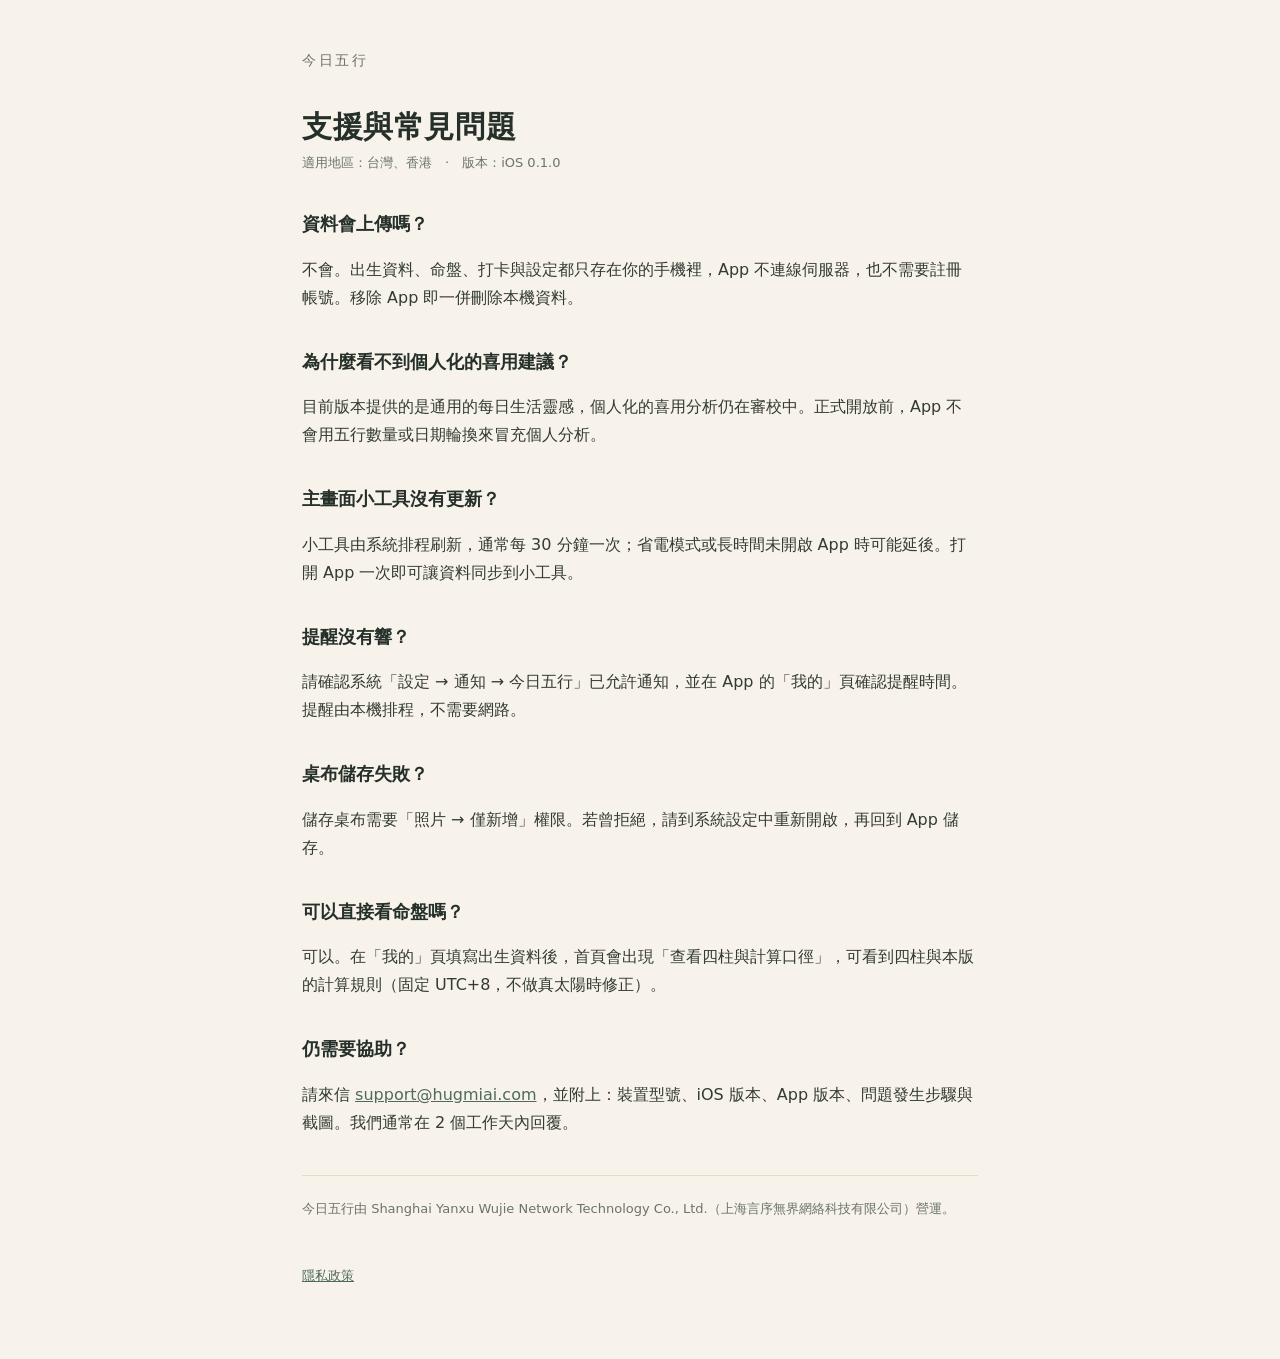
==== support.html @ 8f31bf6f "Add 今日五行 privacy and support pages" ====
<!doctype html>
<html lang="zh-Hant">
<head>
<meta charset="utf-8" />
<meta name="viewport" content="width=device-width, initial-scale=1" />
<title>今日五行 · 支援</title>
<link rel="stylesheet" href="./style.css" />
</head>
<body>
<main>
  <p class="brand"><a href="./index.html">今日五行</a></p>
  <h1>支援與常見問題</h1>
  <p class="meta">適用地區：台灣、香港　·　版本：iOS 0.1.0</p>

  <h2>資料會上傳嗎？</h2>
  <p>不會。出生資料、命盤、打卡與設定都只存在你的手機裡，App 不連線伺服器，也不需要註冊帳號。移除 App 即一併刪除本機資料。</p>

  <h2>為什麼看不到個人化的喜用建議？</h2>
  <p>目前版本提供的是通用的每日生活靈感，個人化的喜用分析仍在審校中。正式開放前，App 不會用五行數量或日期輪換來冒充個人分析。</p>

  <h2>主畫面小工具沒有更新？</h2>
  <p>小工具由系統排程刷新，通常每 30 分鐘一次；省電模式或長時間未開啟 App 時可能延後。打開 App 一次即可讓資料同步到小工具。</p>

  <h2>提醒沒有響？</h2>
  <p>請確認系統「設定 → 通知 → 今日五行」已允許通知，並在 App 的「我的」頁確認提醒時間。提醒由本機排程，不需要網路。</p>

  <h2>桌布儲存失敗？</h2>
  <p>儲存桌布需要「照片 → 僅新增」權限。若曾拒絕，請到系統設定中重新開啟，再回到 App 儲存。</p>

  <h2>可以直接看命盤嗎？</h2>
  <p>可以。在「我的」頁填寫出生資料後，首頁會出現「查看四柱與計算口徑」，可看到四柱與本版的計算規則（固定 UTC+8，不做真太陽時修正）。</p>

  <h2>仍需要協助？</h2>
  <p>請來信 <a href="mailto:support@hugmiai.com">support@hugmiai.com</a>，並附上：裝置型號、iOS 版本、App 版本、問題發生步驟與截圖。我們通常在 2 個工作天內回覆。</p>

  <hr />
  <p class="meta">今日五行由 Shanghai Yanxu Wujie Network Technology Co., Ltd.（上海言序無界網絡科技有限公司）營運。</p>
  <footer>
    <a href="./privacy.html">隱私政策</a>
  </footer>
</main>
</body>
</html>
---- style.css ----
:root{--paper:#f7f3ea;--ink:#26302a;--muted:#6b736c;--green:#4f6b57;--line:#e2dccd}
*{box-sizing:border-box}
body{margin:0;background:var(--paper);color:var(--ink);font:16px/1.75 -apple-system,"PingFang TC","Noto Sans TC",system-ui,sans-serif}
main{max-width:720px;margin:0 auto;padding:48px 22px 72px}
.brand{margin:0 0 34px;font-size:14px;letter-spacing:.18em;color:var(--muted)}
.brand a{color:var(--muted);text-decoration:none}
h1{font-size:30px;line-height:1.3;margin:0 0 6px;letter-spacing:.02em}
h2{font-size:18px;margin:34px 0 8px}
p,li{color:#333b34}
.meta{color:var(--muted);font-size:13px;margin:0 0 26px}
a{color:var(--green)}
ul{padding-left:1.15em}
li{margin:6px 0}
hr{border:0;border-top:1px solid var(--line);margin:38px 0 22px}
.card{display:block;border:1px solid var(--line);border-radius:14px;padding:18px 20px;margin:12px 0;text-decoration:none;color:var(--ink);background:#fdfbf6}
.card strong{display:block;font-size:17px;margin-bottom:4px}
.card span{color:var(--muted);font-size:14px}
footer{margin-top:44px;color:var(--muted);font-size:13px}
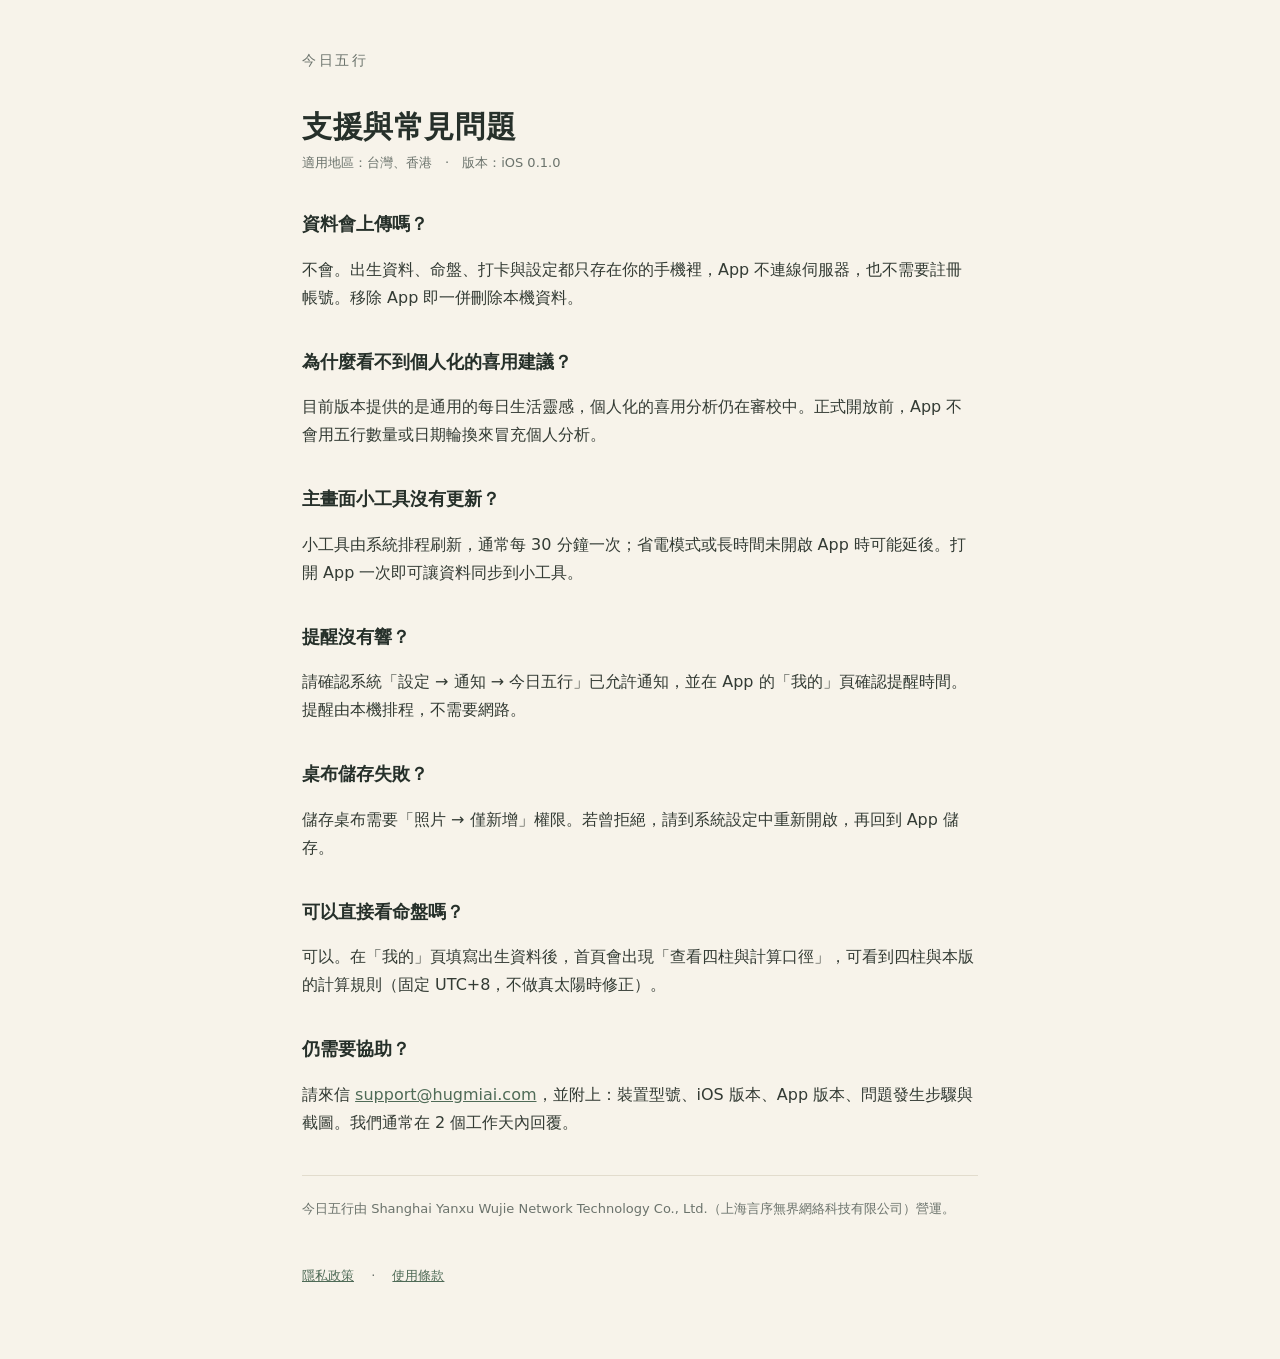
==== commit 4f9d7009: "feat: 添加使用條款頁面及導航連結" ====
--- a/support.html
+++ b/support.html
@@ -37,6 +37,8 @@
   <p class="meta">今日五行由 Shanghai Yanxu Wujie Network Technology Co., Ltd.（上海言序無界網絡科技有限公司）營運。</p>
   <footer>
     <a href="./privacy.html">隱私政策</a>
+    <span>　·　</span>
+    <a href="./terms.html">使用條款</a>
   </footer>
 </main>
 </body>
